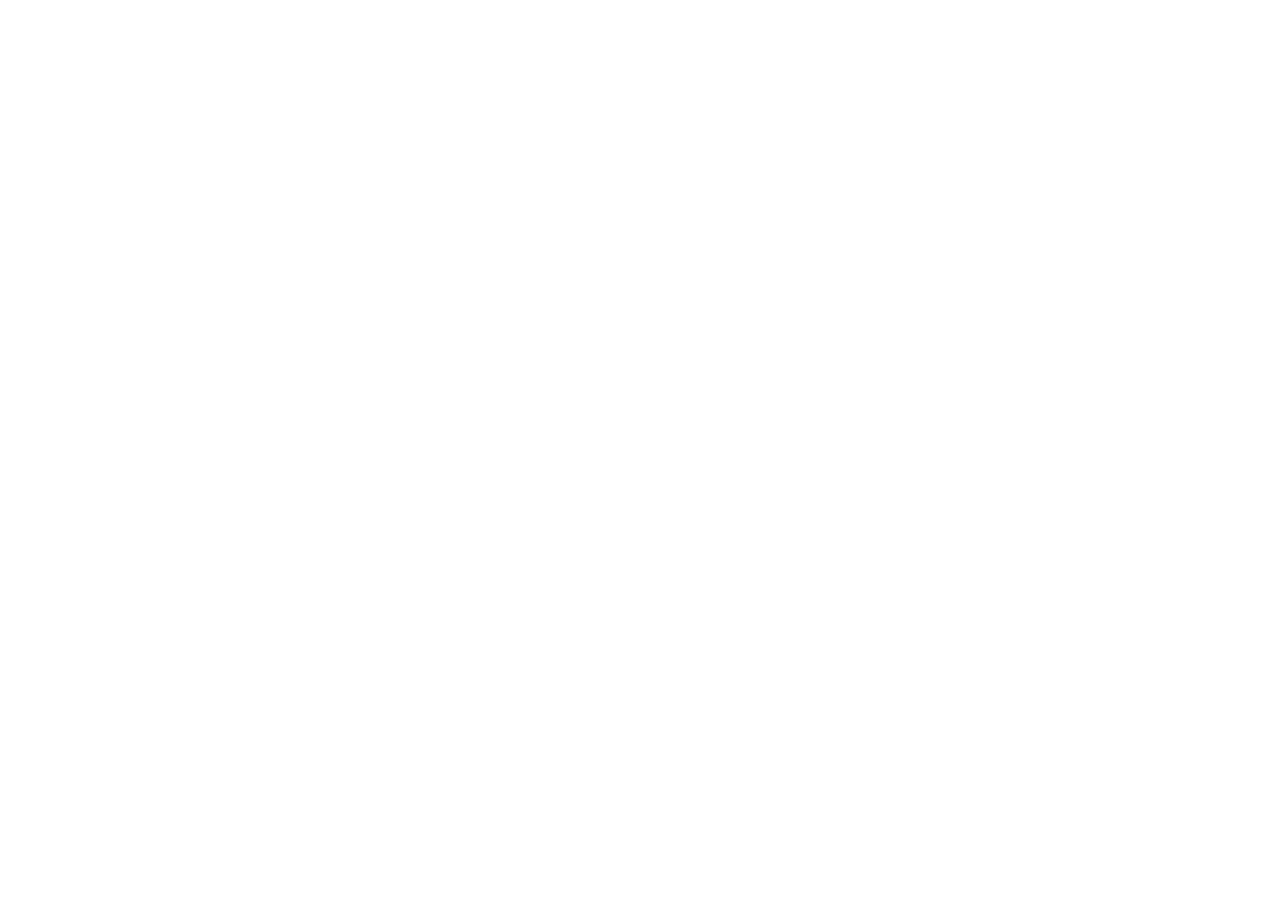
==== jSnack2/index.html @ 2780335b "add file" ====
<!DOCTYPE html>
<html lang="en">
<head>
  <meta charset="UTF-8">
  <meta http-equiv="X-UA-Compatible" content="IE=edge">
  <meta name="viewport" content="width=device-width, initial-scale=1.0">
  <title>jSnack2</title>
</head>
<body>
  <script src="script.js"></script>
</body>
</html>
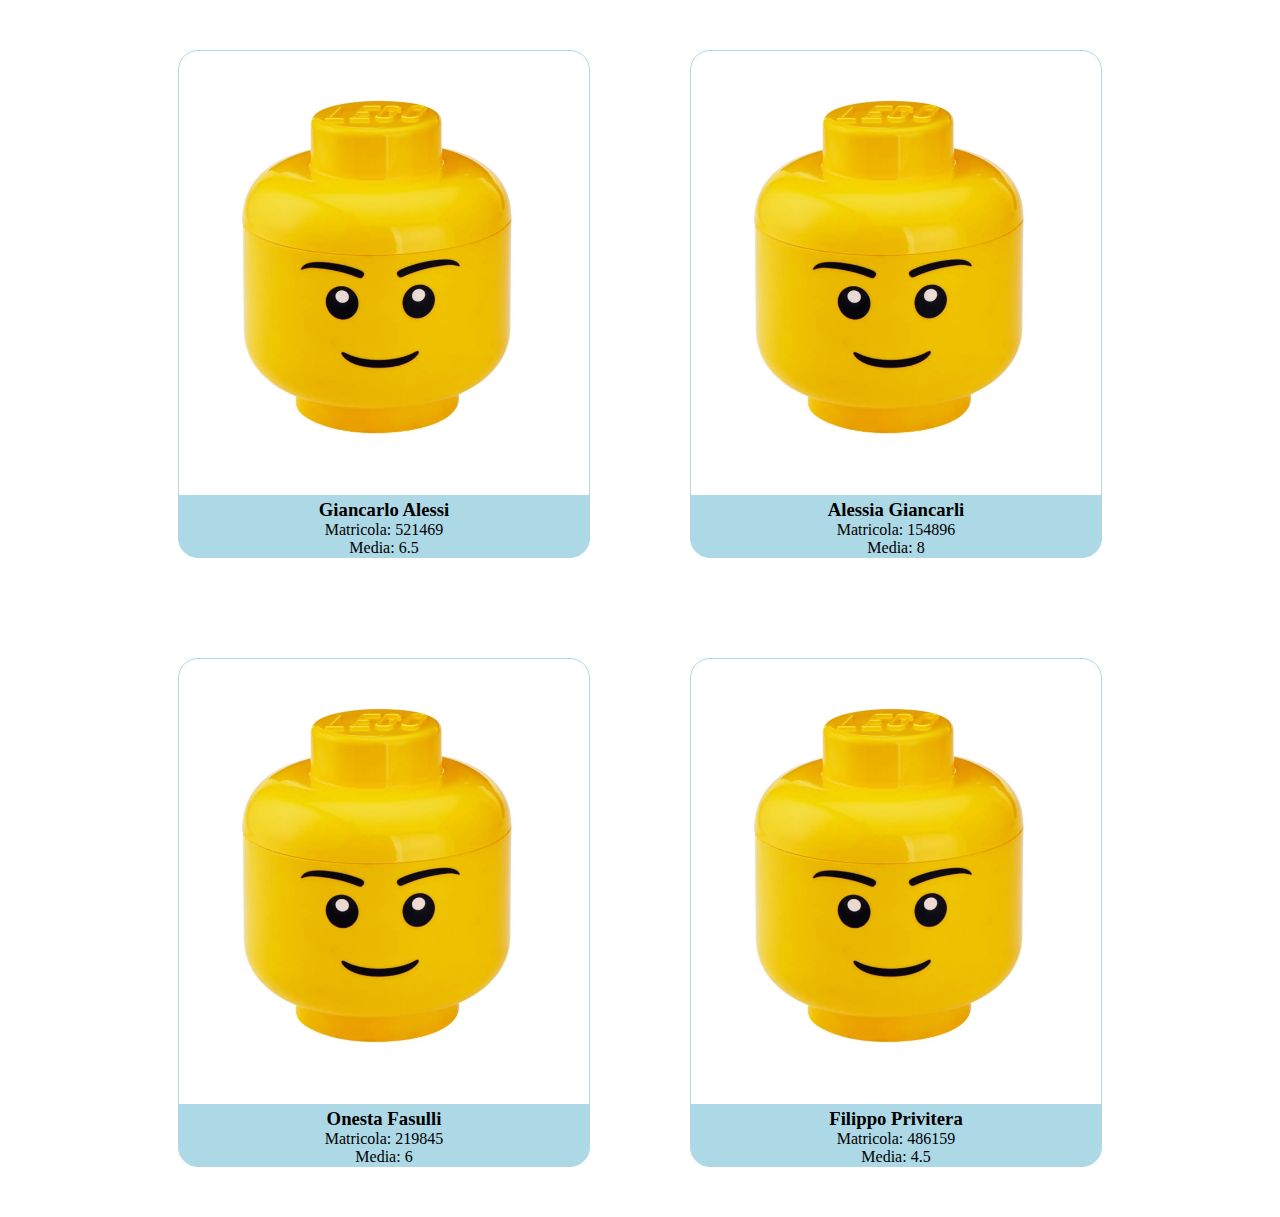
==== commit cc74b01c: "add neoStudenti.forEach" ====
--- a/jSnack2/index.html
+++ b/jSnack2/index.html
@@ -4,9 +4,15 @@
   <meta charset="UTF-8">
   <meta http-equiv="X-UA-Compatible" content="IE=edge">
   <meta name="viewport" content="width=device-width, initial-scale=1.0">
+  <link rel="stylesheet" href="style.css">
   <title>jSnack2</title>
 </head>
 <body>
+
+  <div class="container">
+    
+  </div>
+
   <script src="script.js"></script>
 </body>
 </html>--- a/jSnack2/style.css
+++ b/jSnack2/style.css
@@ -0,0 +1,29 @@
+* {
+  margin: 0;
+  padding: 0;
+  box-sizing: border-box;
+}
+
+img {
+  width: 100%;
+}
+
+.container {
+  display: flex;
+  flex-wrap: wrap;
+  width: 80%;
+  margin: 0 auto;
+  text-align: center;
+}
+
+.col {
+  width: calc(100% / 2);
+  padding: 50px;
+}
+
+.card {
+  background-color: lightblue;
+  border: 1px solid lightblue;
+  border-radius: 20px;
+  overflow: hidden;
+}